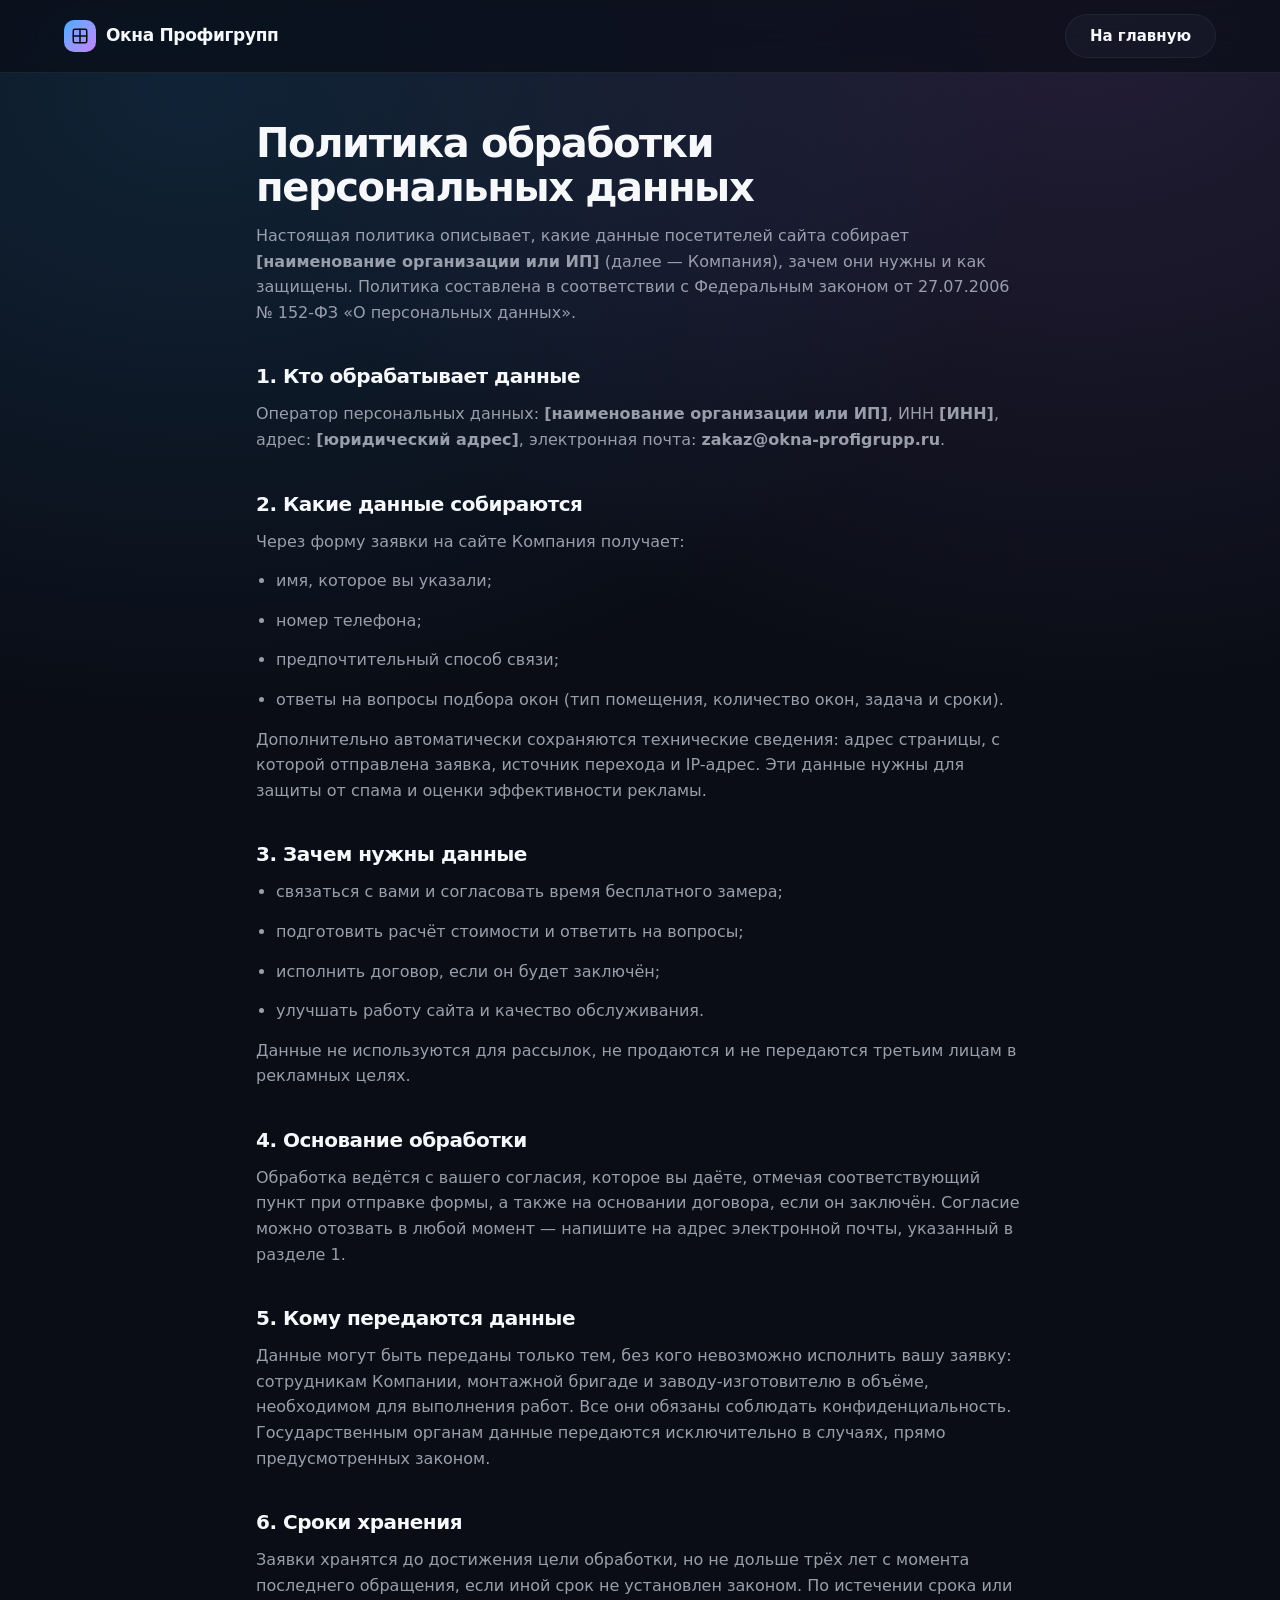
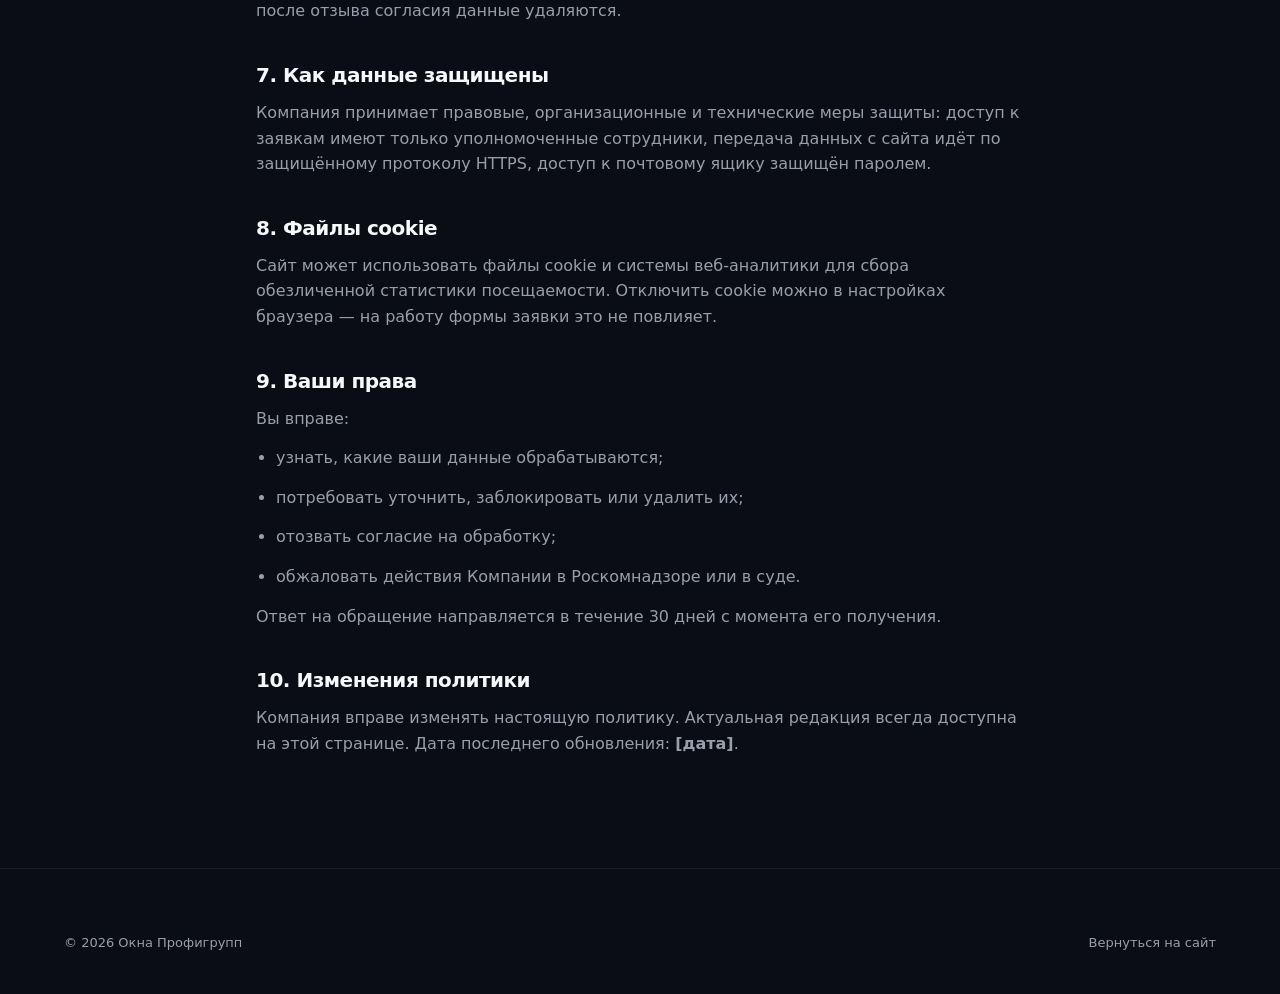
==== privacy.html @ 0f4c3a56 "Лендинг-квиз «Окна Профигрупп» Одностраничный сайт для оконной компании. Главный блок — квиз из шест" ====
<!doctype html>
<html lang="ru">
<head>
<meta charset="utf-8">
<meta name="viewport" content="width=device-width, initial-scale=1">
<title>Политика обработки персональных данных — Окна Профигрупп</title>
<meta name="description" content="Как компания «Окна Профигрупп» собирает, хранит и использует персональные данные посетителей сайта.">
<meta name="robots" content="noindex">
<meta name="theme-color" content="#161528">
<link rel="icon" href="favicon.svg" type="image/svg+xml">
<link rel="stylesheet" href="styles.css">
</head>
<body>

<header class="site-header">
  <div class="container">
    <a class="logo" href="index.html">
      <span class="logo-mark bg-gradient-brand">
        <svg viewBox="0 0 24 24" fill="none" stroke="currentColor" stroke-width="2" stroke-linecap="round" aria-hidden="true">
          <rect x="3" y="3" width="18" height="18" rx="2"/><path d="M3 12h18M12 3v18"/>
        </svg>
      </span>
      Окна&nbsp;Профигрупп
    </a>
    <div class="header-actions">
      <a class="btn btn-outline" href="index.html">На главную</a>
    </div>
  </div>
</header>

<main class="container">
  <article class="legal">
    <h1>Политика обработки персональных данных</h1>

    <p>
      Настоящая политика описывает, какие данные посетителей сайта собирает
      <strong>[наименование организации или ИП]</strong> (далее — Компания),
      зачем они нужны и как защищены. Политика составлена в соответствии
      с Федеральным законом от 27.07.2006 № 152-ФЗ «О персональных данных».
    </p>

    <h2>1. Кто обрабатывает данные</h2>
    <p>
      Оператор персональных данных: <strong>[наименование организации или ИП]</strong>,
      ИНН <strong>[ИНН]</strong>, адрес: <strong>[юридический адрес]</strong>,
      электронная почта: <strong>zakaz@okna-profigrupp.ru</strong>.
    </p>

    <h2>2. Какие данные собираются</h2>
    <p>Через форму заявки на сайте Компания получает:</p>
    <ul>
      <li>имя, которое вы указали;</li>
      <li>номер телефона;</li>
      <li>предпочтительный способ связи;</li>
      <li>ответы на вопросы подбора окон (тип помещения, количество окон, задача и сроки).</li>
    </ul>
    <p>
      Дополнительно автоматически сохраняются технические сведения: адрес страницы,
      с которой отправлена заявка, источник перехода и IP-адрес. Эти данные нужны
      для защиты от спама и оценки эффективности рекламы.
    </p>

    <h2>3. Зачем нужны данные</h2>
    <ul>
      <li>связаться с вами и согласовать время бесплатного замера;</li>
      <li>подготовить расчёт стоимости и ответить на вопросы;</li>
      <li>исполнить договор, если он будет заключён;</li>
      <li>улучшать работу сайта и качество обслуживания.</li>
    </ul>
    <p>Данные не используются для рассылок, не продаются и не передаются третьим лицам в рекламных целях.</p>

    <h2>4. Основание обработки</h2>
    <p>
      Обработка ведётся с вашего согласия, которое вы даёте, отмечая соответствующий
      пункт при отправке формы, а также на основании договора, если он заключён.
      Согласие можно отозвать в любой момент — напишите на адрес электронной почты,
      указанный в разделе 1.
    </p>

    <h2>5. Кому передаются данные</h2>
    <p>
      Данные могут быть переданы только тем, без кого невозможно исполнить вашу заявку:
      сотрудникам Компании, монтажной бригаде и заводу-изготовителю в объёме, необходимом
      для выполнения работ. Все они обязаны соблюдать конфиденциальность. Государственным
      органам данные передаются исключительно в случаях, прямо предусмотренных законом.
    </p>

    <h2>6. Сроки хранения</h2>
    <p>
      Заявки хранятся до достижения цели обработки, но не дольше трёх лет с момента
      последнего обращения, если иной срок не установлен законом. По истечении срока
      или после отзыва согласия данные удаляются.
    </p>

    <h2>7. Как данные защищены</h2>
    <p>
      Компания принимает правовые, организационные и технические меры защиты:
      доступ к заявкам имеют только уполномоченные сотрудники, передача данных с сайта
      идёт по защищённому протоколу HTTPS, доступ к почтовому ящику защищён паролем.
    </p>

    <h2>8. Файлы cookie</h2>
    <p>
      Сайт может использовать файлы cookie и системы веб-аналитики для сбора обезличенной
      статистики посещаемости. Отключить cookie можно в настройках браузера — на работу
      формы заявки это не повлияет.
    </p>

    <h2>9. Ваши права</h2>
    <p>Вы вправе:</p>
    <ul>
      <li>узнать, какие ваши данные обрабатываются;</li>
      <li>потребовать уточнить, заблокировать или удалить их;</li>
      <li>отозвать согласие на обработку;</li>
      <li>обжаловать действия Компании в Роскомнадзоре или в суде.</li>
    </ul>
    <p>Ответ на обращение направляется в течение 30 дней с момента его получения.</p>

    <h2>10. Изменения политики</h2>
    <p>
      Компания вправе изменять настоящую политику. Актуальная редакция всегда доступна
      на этой странице. Дата последнего обновления: <strong>[дата]</strong>.
    </p>
  </article>
</main>

<footer class="site-footer">
  <div class="container">
    <div class="footer-bottom" style="margin-top:0;border-top:none">
      <span>© <span id="year">2026</span> Окна Профигрупп</span>
      <a class="link-underline" href="index.html">Вернуться на сайт</a>
    </div>
  </div>
</footer>

<script>
  document.getElementById("year").textContent = String(new Date().getFullYear());
</script>
</body>
</html>
---- styles.css ----
/* ==========================================================================
   Окна Профигрупп — лендинг-квиз
   Дизайн-система перенесена с сайта-образца ai-profigrup-studia:
   тёмная тема, сине-фиолетовый градиент, стеклянные карточки, сетка на фоне.
   ========================================================================== */

/* --- Токены ------------------------------------------------------------- */

:root {
  --radius: 1rem;
  --radius-sm: 0.75rem;
  --radius-lg: 1.5rem;
  --radius-xl: 2rem;

  --background: oklch(0.16 0.02 270);
  --foreground: oklch(0.98 0.005 270);
  --card: oklch(0.21 0.025 270);
  --card-foreground: oklch(0.98 0.005 270);
  --primary: oklch(0.7 0.18 280);
  --primary-foreground: oklch(0.16 0.02 270);
  --secondary: oklch(0.26 0.03 270);
  --muted: oklch(0.24 0.025 270);
  --muted-foreground: oklch(0.7 0.02 270);
  --border: oklch(0.3 0.025 270 / 60%);
  --input: oklch(0.26 0.025 270);
  --ring: oklch(0.7 0.18 280);
  --success: oklch(0.75 0.18 155);
  --destructive: oklch(0.65 0.22 25);

  --gradient-start: oklch(0.72 0.16 245);
  --gradient-end: oklch(0.72 0.18 305);

  --container: 1200px;
  --header-h: 4.5rem;
}

/* --- База --------------------------------------------------------------- */

*,
*::before,
*::after {
  box-sizing: border-box;
  border-color: var(--border);
}

* {
  margin: 0;
}

html {
  scroll-behavior: smooth;
  scroll-padding-top: calc(var(--header-h) + 1rem);
  -webkit-text-size-adjust: 100%;
}

html,
body {
  background-color: var(--background);
  color: var(--foreground);
  font-family: -apple-system, BlinkMacSystemFont, "SF Pro Display", "SF Pro Text",
    "Inter", system-ui, "Segoe UI", Roboto, sans-serif;
  -webkit-font-smoothing: antialiased;
  -moz-osx-font-smoothing: grayscale;
  font-feature-settings: "ss01", "cv11", "kern";
  text-rendering: optimizeLegibility;
}

body {
  min-height: 100dvh;
  line-height: 1.6;
  background-image:
    radial-gradient(at 15% 10%, oklch(0.72 0.16 245 / 0.14) 0, transparent 55%),
    radial-gradient(at 85% 0%, oklch(0.72 0.18 305 / 0.14) 0, transparent 55%);
  background-attachment: fixed;
  overflow-x: hidden;
}

img,
svg {
  display: block;
  max-width: 100%;
}

button,
input,
select,
textarea {
  font: inherit;
  color: inherit;
}

a {
  color: inherit;
  text-decoration: none;
}

h1,
h2,
h3 {
  letter-spacing: -0.025em;
  line-height: 1.1;
  font-weight: 700;
  text-wrap: balance;
}

h1 {
  letter-spacing: -0.035em;
}

p {
  text-wrap: pretty;
}

:focus-visible {
  outline: 2px solid var(--ring);
  outline-offset: 3px;
  border-radius: var(--radius-sm);
}

::selection {
  background: oklch(0.72 0.18 285 / 0.35);
}

/* --- Утилиты, перенесённые из образца ----------------------------------- */

.container {
  width: 100%;
  max-width: var(--container);
  margin-inline: auto;
  padding-inline: 1rem;
}

@media (min-width: 768px) {
  .container {
    padding-inline: 1.5rem;
  }
}

.text-gradient {
  background: linear-gradient(135deg, var(--gradient-start), var(--gradient-end));
  -webkit-background-clip: text;
  background-clip: text;
  color: transparent;
}

.bg-gradient-brand {
  background: linear-gradient(135deg, var(--gradient-start), var(--gradient-end));
}

.grid-bg {
  background-image:
    linear-gradient(oklch(1 0 0 / 0.035) 1px, transparent 1px),
    linear-gradient(90deg, oklch(1 0 0 / 0.035) 1px, transparent 1px);
  background-size: 64px 64px;
  -webkit-mask-image: radial-gradient(ellipse at center, black 40%, transparent 80%);
  mask-image: radial-gradient(ellipse at center, black 40%, transparent 80%);
}

.glass {
  background: oklch(0.21 0.025 270 / 0.55);
  backdrop-filter: blur(20px) saturate(140%);
  -webkit-backdrop-filter: blur(20px) saturate(140%);
  border: 1px solid oklch(1 0 0 / 0.08);
}

.shadow-glow {
  box-shadow:
    0 1px 0 oklch(1 0 0 / 0.08) inset,
    0 20px 60px -20px oklch(0.72 0.18 285 / 0.45);
}

.link-underline {
  position: relative;
}

.link-underline::after {
  content: "";
  position: absolute;
  left: 0;
  bottom: -2px;
  height: 1px;
  width: 100%;
  background: linear-gradient(90deg, var(--gradient-start), var(--gradient-end));
  transform: scaleX(0);
  transform-origin: right center;
  transition: transform 0.35s cubic-bezier(0.2, 0.8, 0.2, 1);
}

.link-underline:hover::after {
  transform: scaleX(1);
  transform-origin: left center;
}

.visually-hidden {
  position: absolute;
  width: 1px;
  height: 1px;
  padding: 0;
  overflow: hidden;
  clip: rect(0 0 0 0);
  white-space: nowrap;
  border: 0;
}

/* --- Кнопки ------------------------------------------------------------- */

.btn {
  display: inline-flex;
  align-items: center;
  justify-content: center;
  gap: 0.5rem;
  padding: 0.75rem 1.5rem;
  border: 1px solid transparent;
  border-radius: 999px;
  font-size: 0.9375rem;
  font-weight: 600;
  line-height: 1.25;
  cursor: pointer;
  transition: opacity 0.2s, background-color 0.2s, border-color 0.2s, transform 0.2s;
  text-align: center;
}

.btn:active {
  transform: translateY(1px);
}

.btn:disabled {
  opacity: 0.45;
  cursor: not-allowed;
}

.btn-primary {
  background: linear-gradient(135deg, var(--gradient-start), var(--gradient-end));
  color: var(--primary-foreground);
  box-shadow:
    0 1px 0 oklch(1 0 0 / 0.08) inset,
    0 20px 60px -20px oklch(0.72 0.18 285 / 0.45);
}

.btn-primary:hover:not(:disabled) {
  opacity: 0.9;
}

.btn-outline {
  border-color: var(--border);
  background: oklch(0.26 0.03 270 / 0.4);
  color: var(--foreground);
}

.btn-outline:hover:not(:disabled) {
  background: var(--secondary);
}

.btn-ghost {
  background: transparent;
  color: var(--muted-foreground);
  padding-inline: 1rem;
}

.btn-ghost:hover:not(:disabled) {
  color: var(--foreground);
}

.btn-lg {
  padding: 0.9375rem 1.75rem;
  font-size: 1rem;
}

.btn-block {
  width: 100%;
}

.btn-icon {
  flex: none;
  width: 1.125rem;
  height: 1.125rem;
}

/* --- Чипы --------------------------------------------------------------- */

.chip {
  display: inline-flex;
  align-items: center;
  gap: 0.5rem;
  padding: 0.375rem 0.875rem;
  border-radius: 999px;
  font-size: 0.8125rem;
  color: var(--muted-foreground);
  background: oklch(0.21 0.025 270 / 0.55);
  backdrop-filter: blur(20px) saturate(140%);
  -webkit-backdrop-filter: blur(20px) saturate(140%);
  border: 1px solid oklch(1 0 0 / 0.08);
}

.chip-live {
  color: var(--foreground);
}

/* Пульсирующая точка — аналог animate-ping из образца */
.pulse-dot {
  position: relative;
  display: inline-flex;
  width: 0.5rem;
  height: 0.5rem;
  flex: none;
}

.pulse-dot::before,
.pulse-dot::after {
  content: "";
  position: absolute;
  inset: 0;
  border-radius: 999px;
  background: var(--success);
}

.pulse-dot::before {
  opacity: 0.6;
  animation: ping 1.6s cubic-bezier(0, 0, 0.2, 1) infinite;
}

@keyframes ping {
  75%,
  100% {
    transform: scale(2.2);
    opacity: 0;
  }
}

/* --- Секции ------------------------------------------------------------- */

.section {
  padding-block: 4rem;
}

@media (min-width: 768px) {
  .section {
    padding-block: 5.5rem;
  }
}

.section-head {
  max-width: 42rem;
  margin-inline: auto;
  text-align: center;
}

.section-head h2 {
  margin-top: 1rem;
  font-size: clamp(1.75rem, 4vw, 3rem);
}

.section-head p {
  margin-top: 1rem;
  color: var(--muted-foreground);
  font-size: 1.0625rem;
}

.eyebrow {
  display: inline-block;
  padding: 0.25rem 0.75rem;
  border-radius: 999px;
  font-size: 0.75rem;
  color: var(--muted-foreground);
  background: oklch(0.21 0.025 270 / 0.55);
  border: 1px solid oklch(1 0 0 / 0.08);
}

/* --- Шапка -------------------------------------------------------------- */

.site-header {
  position: sticky;
  top: 0;
  z-index: 50;
  background: oklch(0.16 0.02 270 / 0.72);
  backdrop-filter: blur(20px) saturate(140%);
  -webkit-backdrop-filter: blur(20px) saturate(140%);
  border-bottom: 1px solid var(--border);
}

.site-header .container {
  display: flex;
  align-items: center;
  gap: 1.5rem;
  min-height: var(--header-h);
}

.logo {
  display: inline-flex;
  align-items: center;
  gap: 0.625rem;
  font-weight: 700;
  font-size: 1.0625rem;
  letter-spacing: -0.02em;
  flex: none;
}

.logo-mark {
  width: 2rem;
  height: 2rem;
  border-radius: 0.625rem;
  display: grid;
  place-items: center;
  color: var(--primary-foreground);
}

.logo-mark svg {
  width: 1.125rem;
  height: 1.125rem;
}

.site-nav {
  display: none;
  gap: 1.5rem;
  margin-left: auto;
  font-size: 0.9375rem;
  color: var(--muted-foreground);
}

.site-nav a:hover {
  color: var(--foreground);
}

.header-actions {
  display: flex;
  align-items: center;
  gap: 0.75rem;
  margin-left: auto;
}

.header-phone {
  display: none;
  font-weight: 600;
  white-space: nowrap;
}

/* Навигация появляется только когда шапке реально хватает места:
   логотип + четыре ссылки + телефон + кнопка требуют широкого экрана. */
@media (min-width: 1024px) {
  .site-nav {
    display: flex;
  }
}

@media (min-width: 1180px) {
  .header-phone {
    display: inline-block;
  }
}

.header-cta {
  display: none;
}

@media (min-width: 600px) {
  .header-cta {
    display: inline-flex;
  }
}

/* --- Первый экран ------------------------------------------------------- */

.hero {
  position: relative;
  overflow: hidden;
}

.hero-grid-bg {
  position: absolute;
  inset: 0;
  opacity: 0.6;
  pointer-events: none;
}

.hero .container {
  position: relative;
  padding-top: 2.5rem;
  padding-bottom: 3.5rem;
}

.hero-layout {
  display: grid;
  align-items: center;
  gap: 2.5rem;
}

@media (min-width: 1024px) {
  .hero .container {
    padding-top: 3.5rem;
    padding-bottom: 4rem;
  }

  .hero-layout {
    grid-template-columns: minmax(0, 1fr) minmax(0, 1fr);
    gap: 3rem;
  }
}

.hero h1 {
  margin-top: 1.5rem;
  max-width: 15ch;
  font-size: clamp(2rem, 4.4vw, 3.375rem);
  line-height: 1.06;
}

.hero-sub {
  margin-top: 1.25rem;
  max-width: 34rem;
  color: var(--muted-foreground);
  font-size: 1.0625rem;
}

@media (min-width: 768px) {
  .hero-sub {
    font-size: 1.125rem;
  }
}

.hero-chips {
  margin-top: 1.5rem;
  display: flex;
  flex-wrap: wrap;
  gap: 0.5rem;
}

.hero-actions {
  margin-top: 2rem;
  display: flex;
  flex-wrap: wrap;
  gap: 0.75rem;
}

.hero-actions .btn {
  flex: 1 1 100%;
}

@media (min-width: 480px) {
  .hero-actions .btn {
    flex: 0 1 auto;
  }
}

.hero-note {
  margin-top: 1.25rem;
  font-size: 0.8125rem;
  color: var(--muted-foreground);
}

/* Визуальная карточка справа */
.hero-visual {
  position: relative;
  max-width: 28rem;
  margin-inline: auto;
  width: 100%;
}

.hero-card {
  position: relative;
  border-radius: var(--radius-xl);
  padding: 1.5rem;
  overflow: hidden;
}

.window-art {
  aspect-ratio: 4 / 5;
  width: 100%;
  border-radius: var(--radius-lg);
  background:
    linear-gradient(160deg, oklch(0.72 0.16 245 / 0.28), oklch(0.72 0.18 305 / 0.22)),
    oklch(0.26 0.03 270);
  border: 1px solid oklch(1 0 0 / 0.1);
  display: grid;
  grid-template-columns: minmax(0, 1fr) minmax(0, 1fr);
  grid-template-rows: 1.4fr 1fr;
  gap: 0.5rem;
  padding: 0.5rem;
}

.window-art span {
  border-radius: 0.5rem;
  background: linear-gradient(150deg, oklch(1 0 0 / 0.14), oklch(1 0 0 / 0.03));
  border: 1px solid oklch(1 0 0 / 0.12);
  box-shadow: 0 8px 24px -12px oklch(0 0 0 / 0.6) inset;
}

.hero-badge {
  position: absolute;
  border-radius: var(--radius);
  padding: 0.625rem 0.875rem;
  font-size: 0.75rem;
  line-height: 1.3;
}

.hero-badge span {
  display: block;
  color: var(--muted-foreground);
}

.hero-badge strong {
  display: block;
  font-size: 0.875rem;
  color: var(--foreground);
}

.hero-badge-tl {
  top: 2.25rem;
  left: 2.25rem;
}

.hero-badge-br {
  bottom: 2.25rem;
  right: 2.25rem;
}

/* --- Полоса цифр -------------------------------------------------------- */

.stats {
  border-block: 1px solid var(--border);
  background: oklch(0.21 0.025 270 / 0.35);
}

.stats-grid {
  display: grid;
  grid-template-columns: repeat(2, minmax(0, 1fr));
  gap: 1.5rem 1rem;
  padding-block: 2.5rem;
  text-align: center;
}

@media (min-width: 768px) {
  .stats-grid {
    grid-template-columns: repeat(4, minmax(0, 1fr));
  }
}

.stat-value {
  font-size: clamp(1.75rem, 4vw, 2.5rem);
  font-weight: 700;
  letter-spacing: -0.03em;
}

.stat-label {
  margin-top: 0.25rem;
  font-size: 0.875rem;
  color: var(--muted-foreground);
}

/* --- Квиз --------------------------------------------------------------- */

.quiz-shell {
  margin-top: 3rem;
  max-width: 44rem;
  margin-inline: auto;
  border-radius: var(--radius-xl);
  padding: 1.5rem;
}

@media (min-width: 768px) {
  .quiz-shell {
    padding: 2.5rem;
  }
}

.quiz-meta {
  display: flex;
  align-items: center;
  justify-content: space-between;
  gap: 1rem;
  font-size: 0.8125rem;
  color: var(--muted-foreground);
  margin-bottom: 0.75rem;
}

.progress {
  height: 0.375rem;
  border-radius: 999px;
  background: var(--secondary);
  overflow: hidden;
}

.progress-bar {
  height: 100%;
  width: 0%;
  border-radius: 999px;
  background: linear-gradient(90deg, var(--gradient-start), var(--gradient-end));
  transition: width 0.4s cubic-bezier(0.2, 0.8, 0.2, 1);
}

.quiz-question {
  margin-top: 2rem;
  font-size: clamp(1.25rem, 3vw, 1.625rem);
  font-weight: 600;
  letter-spacing: -0.02em;
}

/* На заголовки фокус ставится программно — только чтобы экранный диктор
   прочитал новый шаг. Рамка вокруг них выглядела бы ошибкой. */
.quiz-question:focus,
.quiz-question:focus-visible,
.result-head h3:focus,
.result-head h3:focus-visible,
.sent-state h3:focus,
.sent-state h3:focus-visible {
  outline: none;
}

.quiz-hint {
  margin-top: 0.5rem;
  font-size: 0.875rem;
  color: var(--muted-foreground);
}

.quiz-options {
  margin-top: 1.5rem;
  display: grid;
  gap: 0.75rem;
}

.quiz-option {
  display: flex;
  align-items: center;
  gap: 0.875rem;
  width: 100%;
  text-align: left;
  padding: 1rem 1.25rem;
  border: 1px solid var(--border);
  border-radius: var(--radius-lg);
  background: oklch(0.26 0.03 270 / 0.4);
  color: var(--foreground);
  font-size: 1rem;
  cursor: pointer;
  transition: border-color 0.2s, background-color 0.2s, transform 0.2s;
}

.quiz-option:hover {
  border-color: oklch(0.7 0.18 280 / 0.6);
  background: var(--secondary);
}

.quiz-option[aria-pressed="true"] {
  border-color: oklch(0.7 0.18 280 / 0.85);
  background: oklch(0.7 0.18 280 / 0.14);
}

.quiz-option-tick {
  flex: none;
  width: 1.375rem;
  height: 1.375rem;
  border-radius: 0.5rem;
  border: 1px solid var(--border);
  display: grid;
  place-items: center;
  color: transparent;
  transition: background-color 0.2s, color 0.2s, border-color 0.2s;
}

.quiz-option-tick svg {
  width: 0.875rem;
  height: 0.875rem;
}

.quiz-option[aria-pressed="true"] .quiz-option-tick {
  background: linear-gradient(135deg, var(--gradient-start), var(--gradient-end));
  border-color: transparent;
  color: var(--primary-foreground);
}

.quiz-footer {
  margin-top: 1.5rem;
  display: flex;
  align-items: center;
  justify-content: space-between;
  gap: 1rem;
  flex-wrap: wrap;
}

/* Результат подбора */
.result-head {
  text-align: center;
}

.result-icon {
  width: 3rem;
  height: 3rem;
  border-radius: 999px;
  margin-inline: auto;
  display: grid;
  place-items: center;
  color: var(--primary-foreground);
}

.result-icon svg {
  width: 1.5rem;
  height: 1.5rem;
}

.result-head h3 {
  margin-top: 1rem;
  font-size: clamp(1.375rem, 3vw, 1.75rem);
}

.result-head p {
  margin-top: 0.5rem;
  color: var(--muted-foreground);
}

.spec-list {
  margin-top: 1.75rem;
  display: grid;
  gap: 0.75rem;
  list-style: none;
  padding: 0;
}

.spec-item {
  display: flex;
  gap: 0.875rem;
  padding: 1rem 1.125rem;
  border: 1px solid var(--border);
  border-radius: var(--radius-lg);
  background: oklch(0.26 0.03 270 / 0.35);
}

.spec-item-icon {
  flex: none;
  width: 2.25rem;
  height: 2.25rem;
  border-radius: 0.75rem;
  display: grid;
  place-items: center;
  background: oklch(0.7 0.18 280 / 0.16);
  color: oklch(0.82 0.12 285);
}

.spec-item-icon svg {
  width: 1.125rem;
  height: 1.125rem;
}

.spec-item-label {
  font-size: 0.75rem;
  text-transform: uppercase;
  letter-spacing: 0.06em;
  color: var(--muted-foreground);
}

.spec-item-value {
  margin-top: 0.125rem;
  font-weight: 600;
}

.spec-item-note {
  margin-top: 0.25rem;
  font-size: 0.875rem;
  color: var(--muted-foreground);
}

.result-why {
  margin-top: 1.5rem;
  padding: 1.125rem 1.25rem;
  border-radius: var(--radius-lg);
  border: 1px solid oklch(0.7 0.18 280 / 0.3);
  background: oklch(0.7 0.18 280 / 0.08);
  font-size: 0.9375rem;
}

.result-why strong {
  display: block;
  margin-bottom: 0.375rem;
}

.answers-recap {
  margin-top: 1.5rem;
  display: flex;
  flex-wrap: wrap;
  gap: 0.5rem;
}

.answers-recap .chip {
  background: var(--secondary);
  border-color: transparent;
  font-size: 0.75rem;
}

/* --- Форма -------------------------------------------------------------- */

.lead-form {
  margin-top: 2rem;
  padding-top: 2rem;
  border-top: 1px solid var(--border);
  display: grid;
  gap: 1rem;
}

.field {
  display: grid;
  gap: 0.4375rem;
}

.field label {
  font-size: 0.875rem;
  font-weight: 500;
}

.field input,
.field select,
.field textarea {
  width: 100%;
  padding: 0.8125rem 1rem;
  border-radius: var(--radius-sm);
  border: 1px solid var(--border);
  background: oklch(0.16 0.02 270 / 0.6);
  color: var(--foreground);
  transition: border-color 0.2s;
}

.field input::placeholder,
.field textarea::placeholder {
  color: oklch(0.55 0.02 270);
}

.field input:hover,
.field select:hover,
.field textarea:hover {
  border-color: oklch(0.7 0.18 280 / 0.5);
}

.field-error {
  font-size: 0.8125rem;
  color: var(--destructive);
  min-height: 0;
}

.field[data-invalid="true"] input,
.field[data-invalid="true"] select {
  border-color: var(--destructive);
}

.field-row {
  display: grid;
  gap: 1rem;
}

@media (min-width: 560px) {
  .field-row {
    grid-template-columns: minmax(0, 1fr) minmax(0, 1fr);
  }
}

/* Ловушка для ботов — скрыта от людей, но не от автозаполнения роботов */
.hp-field {
  position: absolute;
  left: -9999px;
  width: 1px;
  height: 1px;
  overflow: hidden;
}

.consent {
  display: flex;
  gap: 0.625rem;
  align-items: flex-start;
  font-size: 0.8125rem;
  color: var(--muted-foreground);
}

.consent input {
  margin-top: 0.1875rem;
  width: 1rem;
  height: 1rem;
  flex: none;
  accent-color: oklch(0.7 0.18 280);
}

.consent a {
  color: var(--foreground);
  text-decoration: underline;
  text-underline-offset: 2px;
}

.form-status {
  font-size: 0.875rem;
  min-height: 1.25rem;
}

.form-status[data-tone="error"] {
  color: var(--destructive);
}

.form-status[data-tone="success"] {
  color: var(--success);
}

/* Экран «заявка отправлена» */
.sent-state {
  text-align: center;
  padding-block: 1rem;
}

.sent-state .result-icon {
  background: oklch(0.75 0.18 155 / 0.18);
  color: oklch(0.8 0.16 155);
}

.sent-actions {
  margin-top: 1.75rem;
  display: flex;
  flex-wrap: wrap;
  gap: 0.75rem;
  justify-content: center;
}

/* --- Карточки преимуществ и этапов -------------------------------------- */

.cards-grid {
  margin-top: 3rem;
  display: grid;
  gap: 1rem;
  grid-template-columns: 1fr;
}

@media (min-width: 640px) {
  .cards-grid {
    grid-template-columns: repeat(2, minmax(0, 1fr));
  }
}

@media (min-width: 1024px) {
  .cards-grid {
    grid-template-columns: repeat(3, minmax(0, 1fr));
  }
}

.card {
  border-radius: var(--radius-lg);
  padding: 1.5rem;
  height: 100%;
}

.card-icon {
  width: 2.75rem;
  height: 2.75rem;
  border-radius: 0.875rem;
  display: grid;
  place-items: center;
  background: oklch(0.7 0.18 280 / 0.16);
  color: oklch(0.82 0.12 285);
}

.card-icon svg {
  width: 1.375rem;
  height: 1.375rem;
}

.card h3 {
  margin-top: 1.125rem;
  font-size: 1.125rem;
  font-weight: 600;
}

.card p {
  margin-top: 0.5rem;
  color: var(--muted-foreground);
  font-size: 0.9375rem;
}

/* Этапы работы */
.steps {
  margin-top: 3rem;
  display: grid;
  gap: 1rem;
  counter-reset: step;
  list-style: none;
  padding: 0;
}

@media (min-width: 600px) {
  .steps {
    grid-template-columns: repeat(2, minmax(0, 1fr));
  }
}

/* Пять шагов в ряд помещаются только на широком экране */
@media (min-width: 1024px) {
  .steps {
    grid-template-columns: repeat(5, minmax(0, 1fr));
  }
}

.step {
  position: relative;
  border-radius: var(--radius-lg);
  padding: 1.5rem 1.25rem;
  counter-increment: step;
}

.step::before {
  content: counter(step);
  display: grid;
  place-items: center;
  width: 2rem;
  height: 2rem;
  border-radius: 999px;
  font-size: 0.875rem;
  font-weight: 700;
  color: var(--primary-foreground);
  background: linear-gradient(135deg, var(--gradient-start), var(--gradient-end));
}

.step h3 {
  margin-top: 1rem;
  font-size: 1rem;
  font-weight: 600;
}

.step p {
  margin-top: 0.375rem;
  font-size: 0.875rem;
  color: var(--muted-foreground);
}

/* --- Вопросы и ответы --------------------------------------------------- */

.faq {
  margin-top: 3rem;
  max-width: 44rem;
  margin-inline: auto;
  display: grid;
  gap: 0.75rem;
}

.faq details {
  border-radius: var(--radius-lg);
  padding: 0 1.25rem;
  overflow: hidden;
}

.faq summary {
  padding-block: 1.125rem;
  font-weight: 600;
  cursor: pointer;
  list-style: none;
  display: flex;
  align-items: center;
  justify-content: space-between;
  gap: 1rem;
}

.faq summary::-webkit-details-marker {
  display: none;
}

.faq summary::after {
  content: "";
  flex: none;
  width: 0.625rem;
  height: 0.625rem;
  border-right: 2px solid var(--muted-foreground);
  border-bottom: 2px solid var(--muted-foreground);
  transform: rotate(45deg) translate(-2px, -2px);
  transition: transform 0.25s;
}

.faq details[open] summary::after {
  transform: rotate(-135deg) translate(-2px, -2px);
}

.faq details p {
  padding-bottom: 1.25rem;
  color: var(--muted-foreground);
  font-size: 0.9375rem;
}

/* --- Финальный призыв --------------------------------------------------- */

.final-cta {
  position: relative;
  overflow: hidden;
  border-radius: var(--radius-xl);
  padding: 3rem 1.5rem;
  text-align: center;
  margin-block: 1rem;
}

@media (min-width: 768px) {
  .final-cta {
    padding: 4rem 3rem;
  }
}

.final-cta h2 {
  font-size: clamp(1.75rem, 4vw, 2.75rem);
}

.final-cta p {
  margin-top: 1rem;
  color: var(--muted-foreground);
  max-width: 34rem;
  margin-inline: auto;
}

.final-cta-actions {
  margin-top: 2rem;
  display: flex;
  flex-wrap: wrap;
  gap: 0.75rem;
  justify-content: center;
}

/* --- Подвал ------------------------------------------------------------- */

.site-footer {
  border-top: 1px solid var(--border);
  margin-top: 4rem;
  padding-block: 2.5rem;
  font-size: 0.875rem;
  color: var(--muted-foreground);
}

.footer-grid {
  display: grid;
  gap: 2rem;
}

@media (min-width: 768px) {
  .footer-grid {
    grid-template-columns: 1.4fr 1fr 1fr;
  }
}

.footer-col h3 {
  font-size: 0.8125rem;
  text-transform: uppercase;
  letter-spacing: 0.08em;
  color: var(--foreground);
  font-weight: 600;
}

.footer-col ul {
  margin-top: 0.875rem;
  padding: 0;
  list-style: none;
  display: grid;
  gap: 0.5rem;
}

.footer-col a:hover {
  color: var(--foreground);
}

.footer-bottom {
  margin-top: 2.5rem;
  padding-top: 1.5rem;
  border-top: 1px solid var(--border);
  display: flex;
  flex-wrap: wrap;
  gap: 0.75rem 1.5rem;
  justify-content: space-between;
  font-size: 0.8125rem;
}

/* --- Плавающая кнопка на мобильных -------------------------------------- */

.sticky-cta {
  position: fixed;
  left: 1rem;
  right: 1rem;
  bottom: 1rem;
  z-index: 40;
  display: none;
}

.sticky-cta.is-visible {
  display: block;
}

@media (min-width: 768px) {
  .sticky-cta {
    display: none !important;
  }
}

/* --- Появление секций при прокрутке ------------------------------------- */

.reveal {
  opacity: 0;
  transform: translateY(1.25rem);
  transition: opacity 0.6s cubic-bezier(0.2, 0.8, 0.2, 1),
    transform 0.6s cubic-bezier(0.2, 0.8, 0.2, 1);
}

.reveal.is-visible {
  opacity: 1;
  transform: none;
}

/* --- Уважение к настройкам движения ------------------------------------- */

@media (prefers-reduced-motion: reduce) {
  html {
    scroll-behavior: auto;
  }

  *,
  *::before,
  *::after {
    animation-duration: 0.01ms !important;
    animation-iteration-count: 1 !important;
    transition-duration: 0.01ms !important;
  }

  .reveal {
    opacity: 1;
    transform: none;
  }
}

/* --- Страница политики -------------------------------------------------- */

.legal {
  max-width: 48rem;
  margin-inline: auto;
  padding-block: 3rem;
}

.legal h1 {
  font-size: clamp(1.75rem, 4vw, 2.5rem);
}

.legal h2 {
  margin-top: 2.5rem;
  font-size: 1.25rem;
}

.legal p,
.legal li {
  margin-top: 0.875rem;
  color: var(--muted-foreground);
}

.legal ul {
  padding-left: 1.25rem;
}
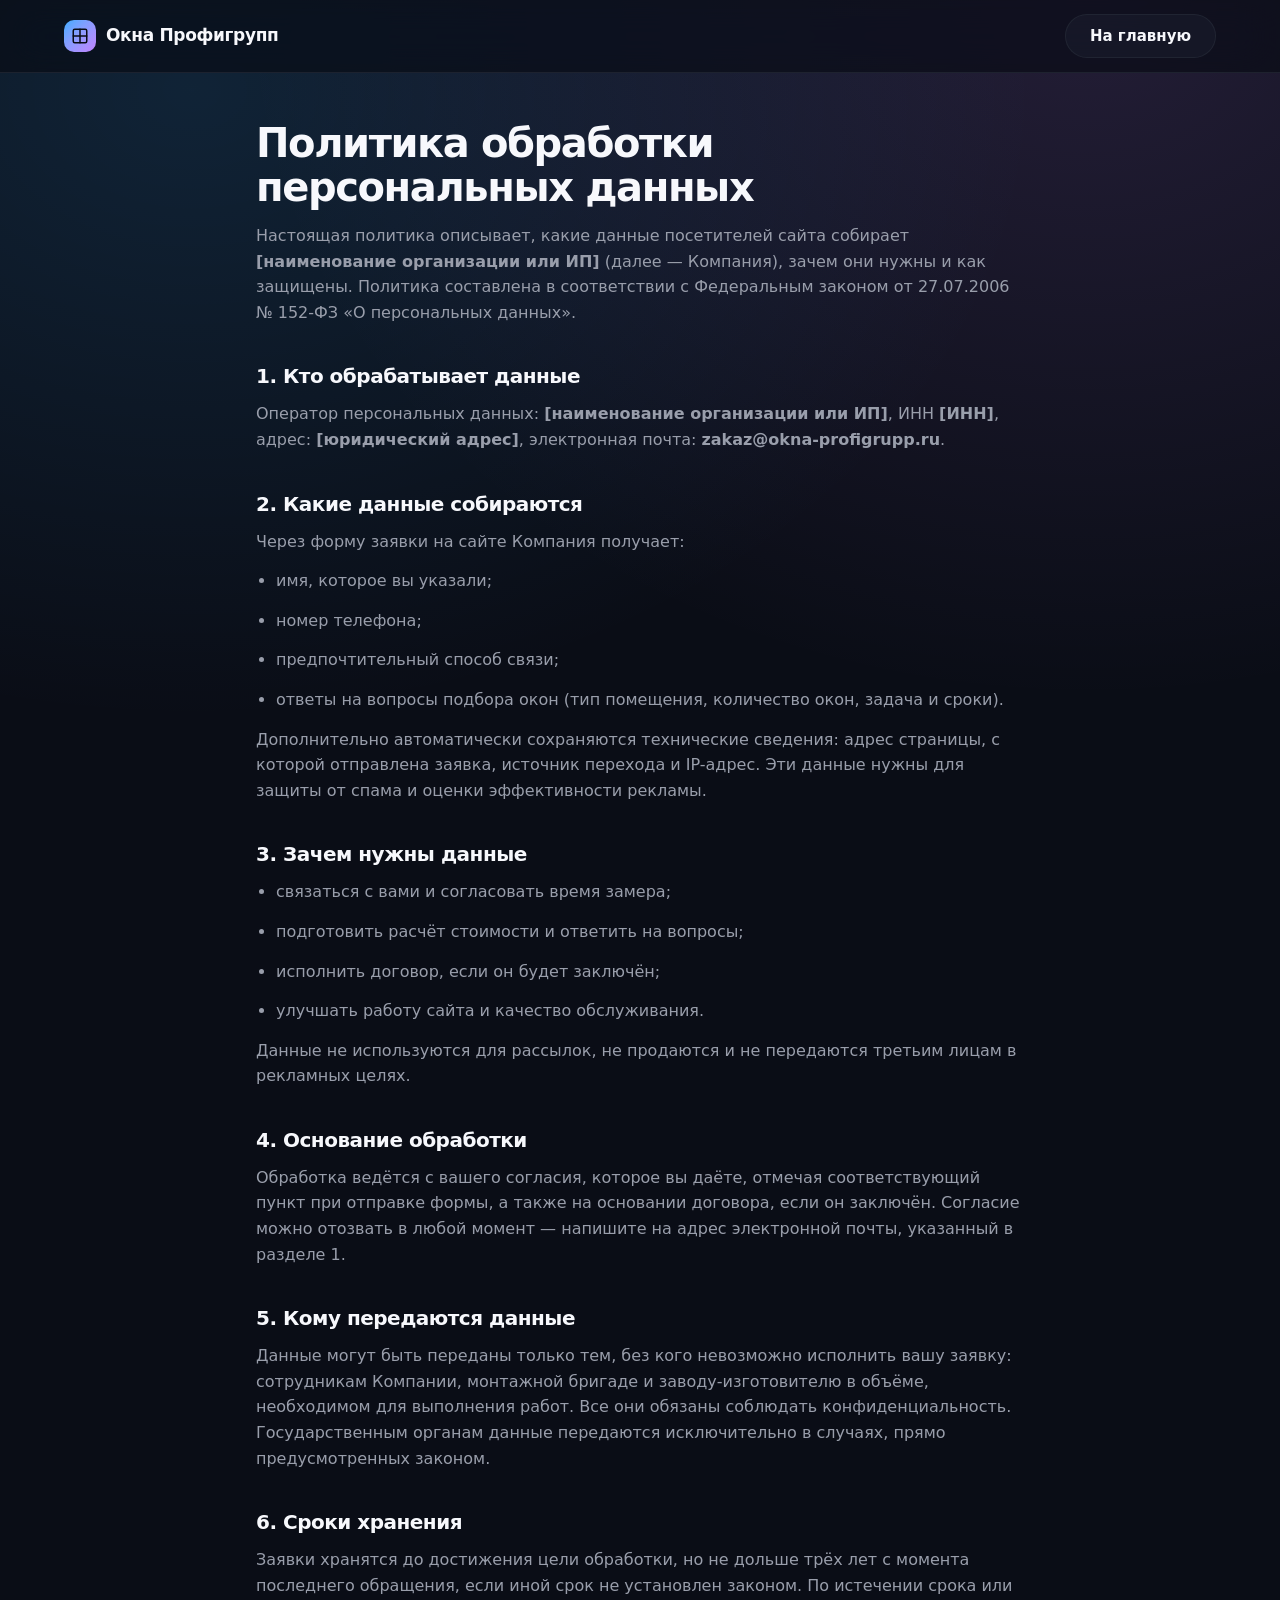
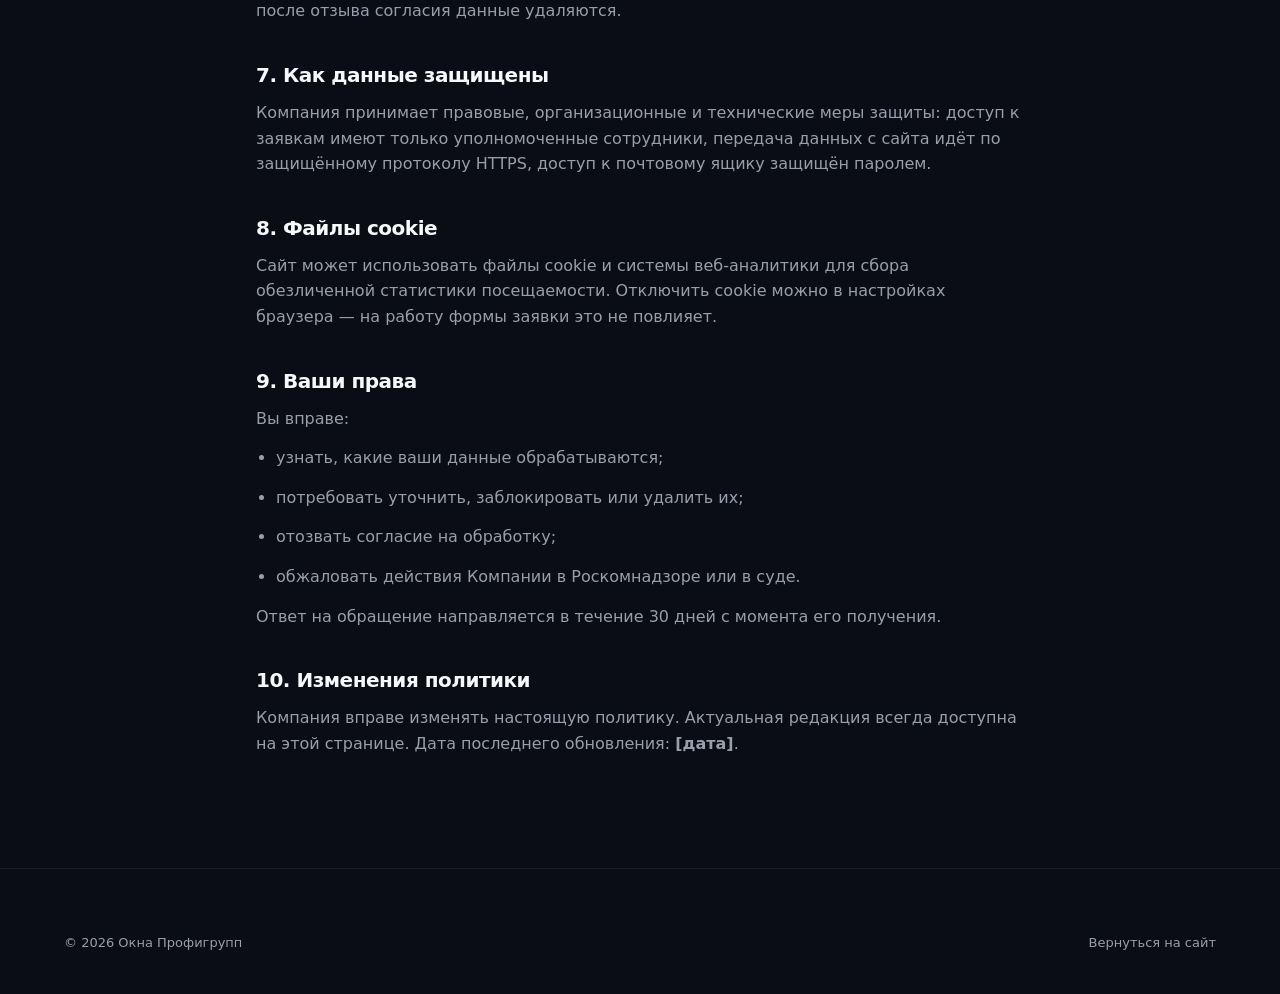
==== commit 4c7628ca: "Честные условия замера, гарантия 2 года, блок акций Правки по фактическим условиям работы компании. " ====
--- a/privacy.html
+++ b/privacy.html
@@ -62,7 +62,7 @@
 
     <h2>3. Зачем нужны данные</h2>
     <ul>
-      <li>связаться с вами и согласовать время бесплатного замера;</li>
+      <li>связаться с вами и согласовать время замера;</li>
       <li>подготовить расчёт стоимости и ответить на вопросы;</li>
       <li>исполнить договор, если он будет заключён;</li>
       <li>улучшать работу сайта и качество обслуживания.</li>
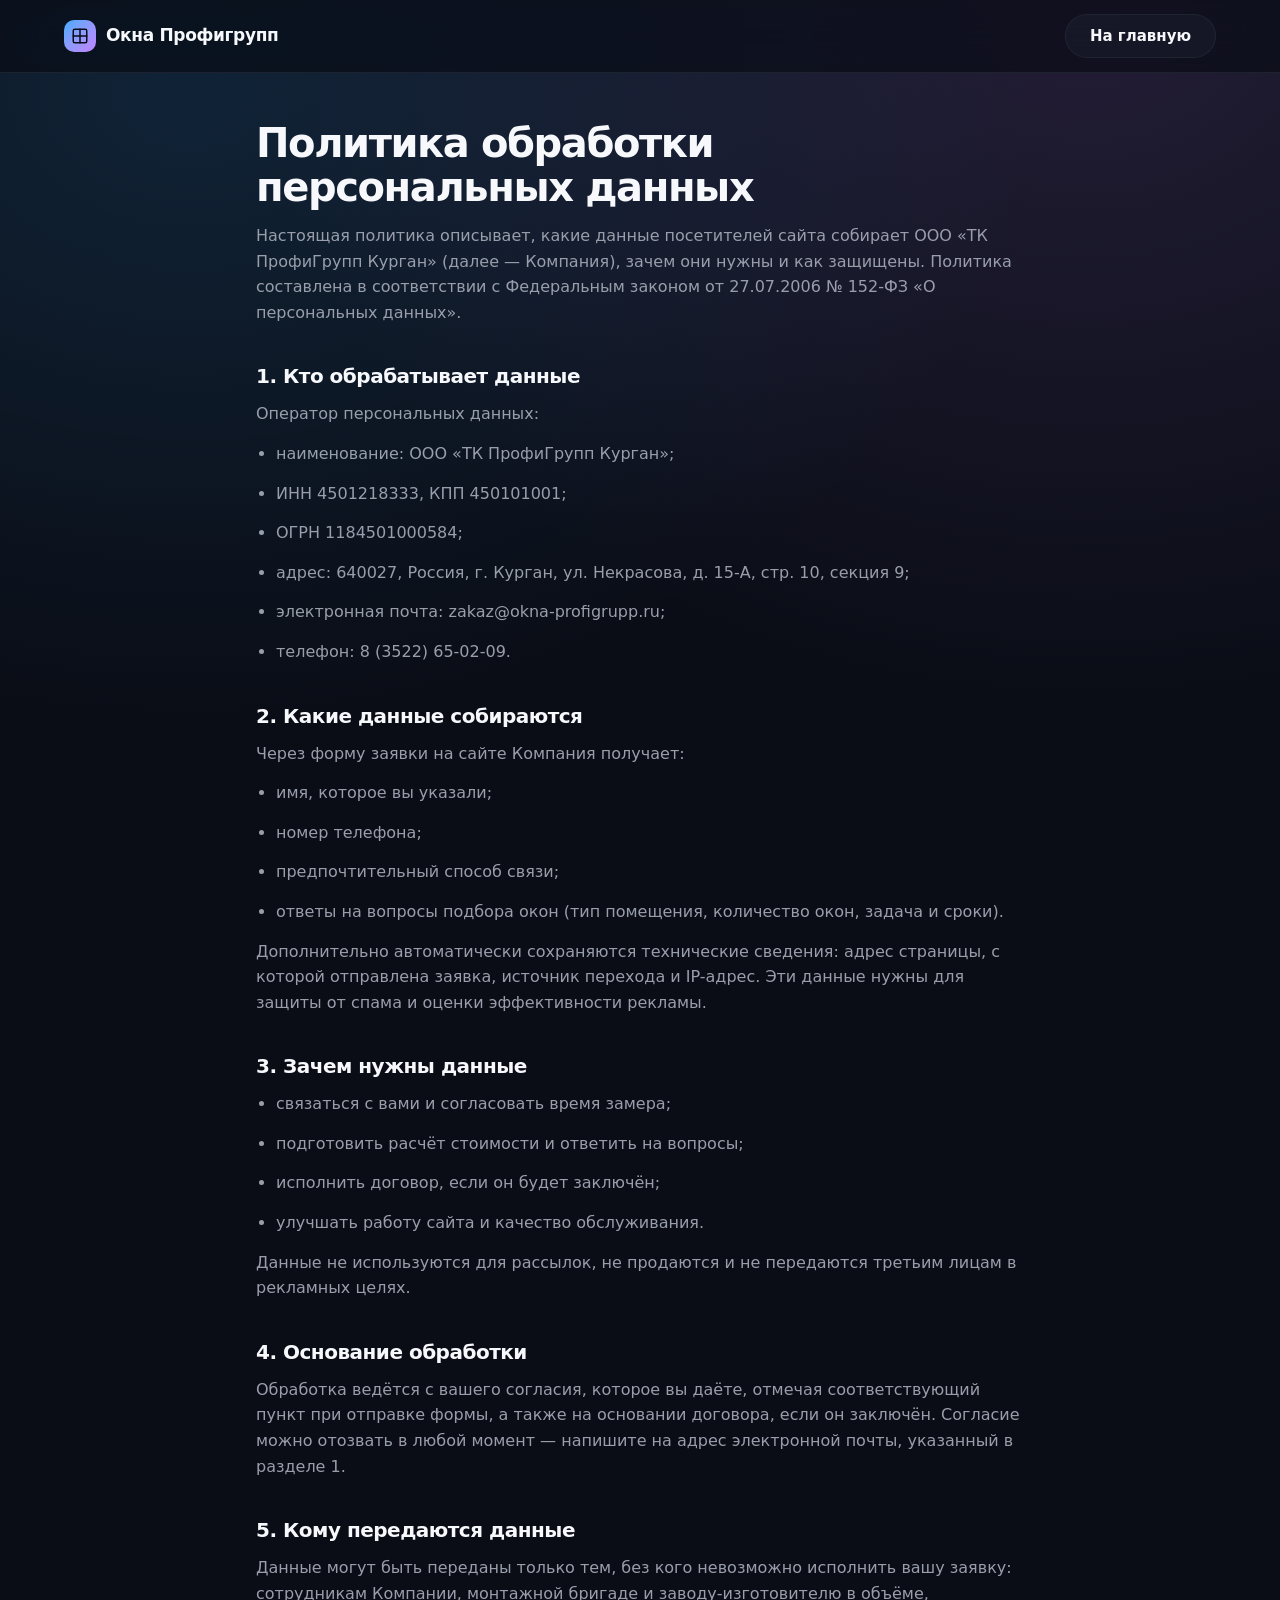
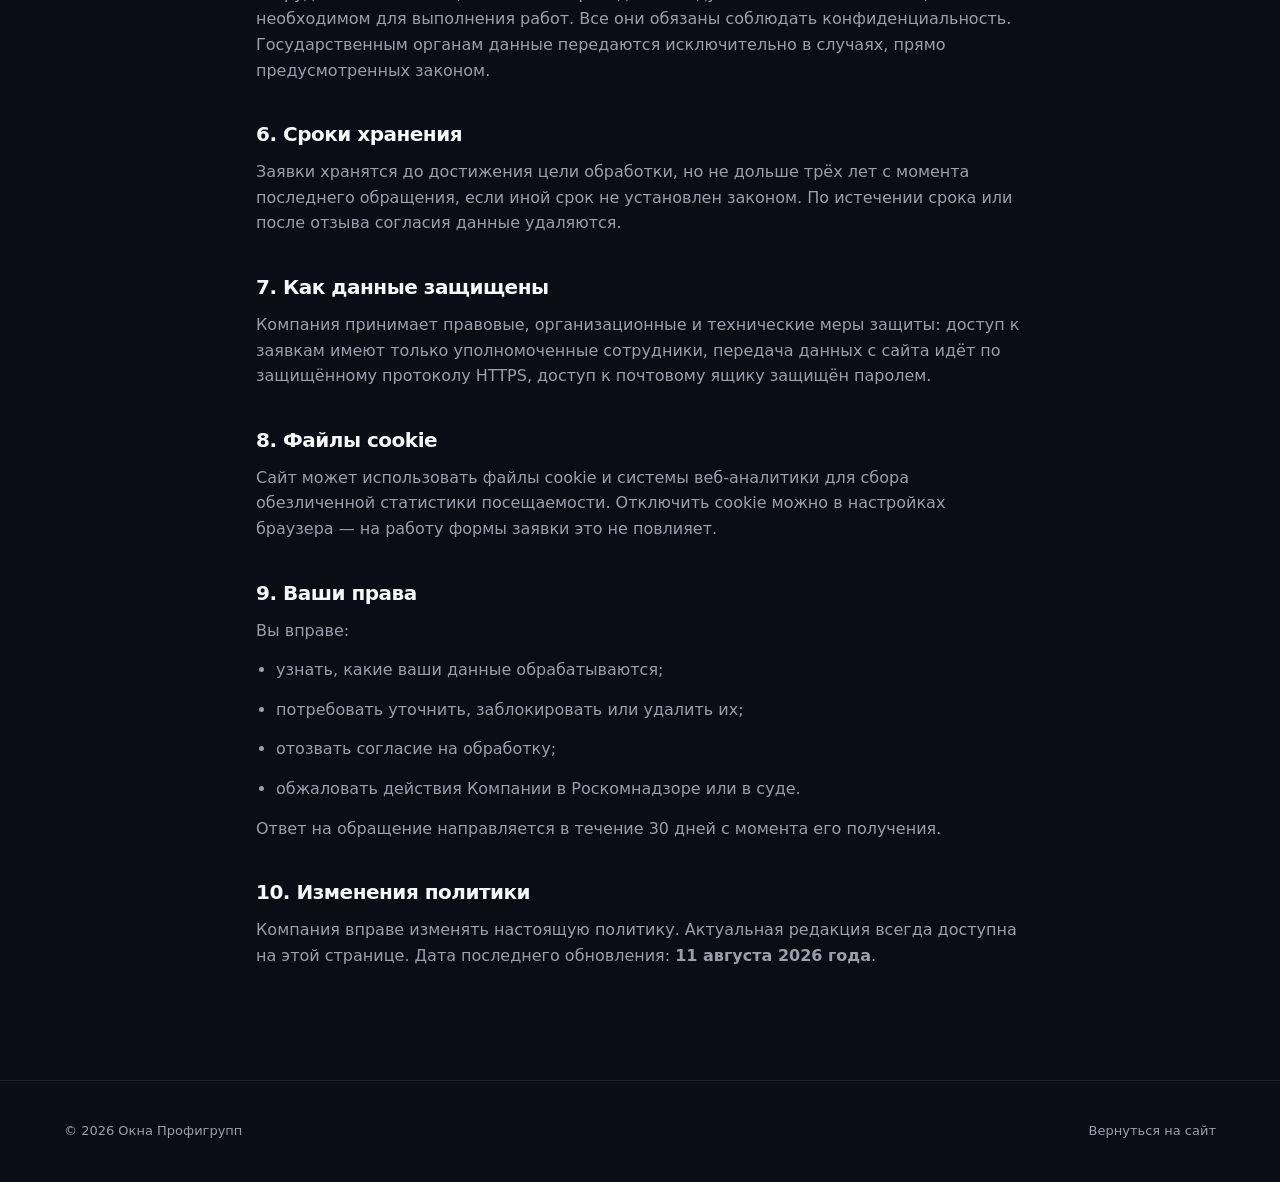
==== commit 0c5d45b1: "Реквизиты ООО «ТК ПрофиГрупп Курган» Заполнена политика обработки персональных данных: наименование," ====
--- a/privacy.html
+++ b/privacy.html
@@ -34,17 +34,21 @@
 
     <p>
       Настоящая политика описывает, какие данные посетителей сайта собирает
-      <strong>[наименование организации или ИП]</strong> (далее — Компания),
-      зачем они нужны и как защищены. Политика составлена в соответствии
-      с Федеральным законом от 27.07.2006 № 152-ФЗ «О персональных данных».
+      ООО «ТК ПрофиГрупп Курган» (далее — Компания), зачем они нужны и как
+      защищены. Политика составлена в соответствии с Федеральным законом
+      от 27.07.2006 № 152-ФЗ «О персональных данных».
     </p>
 
     <h2>1. Кто обрабатывает данные</h2>
-    <p>
-      Оператор персональных данных: <strong>[наименование организации или ИП]</strong>,
-      ИНН <strong>[ИНН]</strong>, адрес: <strong>[юридический адрес]</strong>,
-      электронная почта: <strong>zakaz@okna-profigrupp.ru</strong>.
-    </p>
+    <p>Оператор персональных данных:</p>
+    <ul>
+      <li>наименование: ООО «ТК ПрофиГрупп Курган»;</li>
+      <li>ИНН 4501218333, КПП 450101001;</li>
+      <li>ОГРН 1184501000584;</li>
+      <li>адрес: 640027, Россия, г. Курган, ул. Некрасова, д. 15-А, стр. 10, секция 9;</li>
+      <li>электронная почта: <a href="mailto:zakaz@okna-profigrupp.ru">zakaz@okna-profigrupp.ru</a>;</li>
+      <li>телефон: <a href="tel:+73522650209">8 (3522) 65-02-09</a>.</li>
+    </ul>
 
     <h2>2. Какие данные собираются</h2>
     <p>Через форму заявки на сайте Компания получает:</p>
@@ -119,7 +123,7 @@
     <h2>10. Изменения политики</h2>
     <p>
       Компания вправе изменять настоящую политику. Актуальная редакция всегда доступна
-      на этой странице. Дата последнего обновления: <strong>[дата]</strong>.
+      на этой странице. Дата последнего обновления: <strong>11 августа 2026 года</strong>.
     </p>
   </article>
 </main>
--- a/styles.css
+++ b/styles.css
@@ -173,6 +173,13 @@
   position: relative;
 }
 
+/* Невидимый запас вокруг ссылки: пальцем попасть легко, вид не меняется */
+.link-underline::before {
+  content: "";
+  position: absolute;
+  inset: -0.625rem -0.375rem;
+}
+
 .link-underline::after {
   content: "";
   position: absolute;
@@ -389,6 +396,8 @@
   display: inline-flex;
   align-items: center;
   gap: 0.625rem;
+  /* Вертикальный запас, чтобы по логотипу было удобно попадать пальцем */
+  padding-block: 0.5rem;
   font-weight: 700;
   font-size: 1.0625rem;
   letter-spacing: -0.02em;
@@ -561,55 +570,277 @@
   overflow: hidden;
 }
 
-.window-art {
-  aspect-ratio: 4 / 5;
+/* Анимированная схема поворотно-откидного окна.
+   Цикл 14 секунд: закрыто → поворотное открывание → закрыто →
+   откидное проветривание → закрыто. */
+
+.window-demo {
+  display: flex;
+  flex-direction: column;
+  gap: 0.875rem;
+}
+
+/* Палитра окна: белый профиль ПВХ, металл фурнитуры, тёмный откос */
+.window-scene {
+  --profile-light: oklch(0.95 0.004 250);
+  --profile-mid: oklch(0.88 0.006 250);
+  --profile-dark: oklch(0.76 0.008 250);
+  --metal-light: oklch(0.86 0.008 250);
+  --metal-dark: oklch(0.62 0.012 250);
+  --reveal: oklch(0.17 0.02 270);
+
+  position: relative;
+  /* Слева оставлен запас: створка открывается внутрь комнаты, к зрителю */
+  padding: 0.5rem 0.5rem 0 22%;
+  perspective: 1400px;
+  perspective-origin: 65% 50%;
+}
+
+/* Коробка окна — внешний профиль рамы */
+.window-box {
+  position: relative;
+  aspect-ratio: 3 / 4;
   width: 100%;
-  border-radius: var(--radius-lg);
+  border-radius: 0.375rem;
+  padding: 0.75rem;
+  background: linear-gradient(145deg, var(--profile-light), var(--profile-dark));
+  box-shadow:
+    0 1px 0 oklch(1 0 0 / 0.5) inset,
+    0 24px 48px -20px oklch(0 0 0 / 0.85);
+  /* Намеренно без preserve-3d: иначе повёрнутая створка уходит по глубине
+     за плоскость проёма и просто исчезает. Порядок в разметке держит её сверху. */
+}
+
+/* Проём: то, что видно, когда створка отходит */
+.window-reveal {
+  position: absolute;
+  inset: 0.75rem;
+  border-radius: 0.1875rem;
+  background: linear-gradient(180deg, var(--reveal), oklch(0.22 0.025 270));
+  box-shadow: 0 0 28px oklch(0 0 0 / 0.9) inset;
+}
+
+/* Петли на правой стойке рамы */
+.hinge {
+  position: absolute;
+  right: 0.25rem;
+  width: 0.5rem;
+  height: 1.25rem;
+  border-radius: 0.1875rem;
+  background: linear-gradient(180deg, var(--metal-light), var(--metal-dark));
+  box-shadow: 0 1px 3px oklch(0 0 0 / 0.6);
+}
+
+.hinge-top { top: 16%; }
+.hinge-bottom { bottom: 16%; }
+
+/* Внешняя обёртка отвечает за поворот вокруг петель справа */
+.sash-swing {
+  position: absolute;
+  inset: 0.75rem;
+  transform-origin: right center;
+  transform-style: preserve-3d;
+  animation: sash-swing 14s cubic-bezier(0.4, 0, 0.2, 1) infinite;
+}
+
+/* Внутренняя — за откид вокруг нижней петли */
+.sash-tilt {
+  height: 100%;
+  transform-origin: center bottom;
+  transform-style: preserve-3d;
+  animation: sash-tilt 14s cubic-bezier(0.4, 0, 0.2, 1) infinite;
+}
+
+/* Створка: профиль по контуру, внутри стеклопакет */
+.sash {
+  position: relative;
+  height: 100%;
+  border-radius: 0.25rem;
+  padding: 0.5rem;
+  background: linear-gradient(145deg, var(--profile-light), var(--profile-mid));
+  box-shadow:
+    0 1px 0 oklch(1 0 0 / 0.55) inset,
+    0 18px 36px -14px oklch(0 0 0 / 0.8);
+}
+
+/* Имя намеренно не .glass — этот класс уже занят стеклянными карточками сайта */
+.sash-glass {
+  position: relative;
+  height: 100%;
+  border-radius: 0.125rem;
+  overflow: hidden;
   background:
-    linear-gradient(160deg, oklch(0.72 0.16 245 / 0.28), oklch(0.72 0.18 305 / 0.22)),
-    oklch(0.26 0.03 270);
-  border: 1px solid oklch(1 0 0 / 0.1);
-  display: grid;
-  grid-template-columns: minmax(0, 1fr) minmax(0, 1fr);
-  grid-template-rows: 1.4fr 1fr;
-  gap: 0.5rem;
-  padding: 0.5rem;
-}
-
-.window-art span {
-  border-radius: 0.5rem;
-  background: linear-gradient(150deg, oklch(1 0 0 / 0.14), oklch(1 0 0 / 0.03));
-  border: 1px solid oklch(1 0 0 / 0.12);
-  box-shadow: 0 8px 24px -12px oklch(0 0 0 / 0.6) inset;
-}
-
-.hero-badge {
+    linear-gradient(170deg, oklch(0.62 0.07 235 / 0.85), oklch(0.45 0.06 275 / 0.9)),
+    oklch(0.3 0.04 265);
+  box-shadow:
+    0 0 0 1px oklch(0.7 0.01 250 / 0.5) inset,
+    0 10px 30px -12px oklch(0 0 0 / 0.7) inset;
+}
+
+/* Отражение на стекле */
+.sash-glass::after {
+  content: "";
   position: absolute;
-  border-radius: var(--radius);
-  padding: 0.625rem 0.875rem;
-  font-size: 0.75rem;
-  line-height: 1.3;
-}
-
-.hero-badge span {
-  display: block;
-  color: var(--muted-foreground);
-}
-
-.hero-badge strong {
-  display: block;
-  font-size: 0.875rem;
-  color: var(--foreground);
-}
-
-.hero-badge-tl {
-  top: 2.25rem;
-  left: 2.25rem;
-}
-
-.hero-badge-br {
-  bottom: 2.25rem;
-  right: 2.25rem;
+  inset: -20%;
+  background: linear-gradient(115deg,
+    oklch(1 0 0 / 0.22) 0 26%,
+    oklch(1 0 0 / 0.05) 26% 34%,
+    transparent 34% 100%);
+}
+
+/* Ручка: розетка и рычаг, который поворачивается вокруг неё */
+.handle {
+  position: absolute;
+  left: -0.125rem;
+  top: 50%;
+  width: 0.875rem;
+  height: 0.875rem;
+  margin-top: -0.4375rem;
+  border-radius: 0.25rem;
+  background: linear-gradient(145deg, var(--metal-light), var(--metal-dark));
+  box-shadow: 0 2px 5px -1px oklch(0 0 0 / 0.7);
+}
+
+.handle i {
+  position: absolute;
+  left: 50%;
+  top: 50%;
+  width: 0.375rem;
+  height: 1.625rem;
+  margin-left: -0.1875rem;
+  margin-top: -0.1875rem;
+  border-radius: 999px;
+  background: linear-gradient(180deg, var(--metal-light), var(--metal-dark));
+  box-shadow: 0 2px 6px -2px oklch(0 0 0 / 0.75);
+  transform-origin: 50% 0.1875rem;
+  animation: handle-turn 14s cubic-bezier(0.4, 0, 0.2, 1) infinite;
+}
+
+/* Подоконник — выступает за раму по бокам */
+.window-sill {
+  height: 0.5rem;
+  margin: -0.125rem -0.75rem 0 -0.75rem;
+  border-radius: 0 0 0.25rem 0.25rem;
+  background: linear-gradient(180deg, var(--profile-light), var(--profile-dark));
+  box-shadow: 0 10px 20px -10px oklch(0 0 0 / 0.85);
+}
+
+/* Отрицательный угол — створка идёт к зрителю, то есть внутрь комнаты */
+@keyframes sash-swing {
+  0%, 16% { transform: rotateY(0deg); }
+  26%, 36% { transform: rotateY(-38deg); }
+  44%, 100% { transform: rotateY(0deg); }
+}
+
+@keyframes sash-tilt {
+  0%, 60% { transform: rotateX(0deg); }
+  70%, 82% { transform: rotateX(-16deg); }
+  90%, 100% { transform: rotateX(0deg); }
+}
+
+@keyframes handle-turn {
+  0%, 10% { transform: rotate(0deg); }
+  15%, 40% { transform: rotate(-90deg); }
+  46%, 54% { transform: rotate(0deg); }
+  60%, 86% { transform: rotate(-180deg); }
+  92%, 100% { transform: rotate(0deg); }
+}
+
+/* Подпись под окном: три состояния сменяют друг друга по тому же циклу */
+.window-modes {
+  position: relative;
+  min-height: 1.25rem;
+  text-align: center;
+  font-size: 0.8125rem;
+  color: var(--muted-foreground);
+}
+
+.window-mode {
+  position: absolute;
+  inset-inline: 0;
+  top: 0;
+  opacity: 0;
+}
+
+.window-mode-1 { animation: mode-1 14s linear infinite; }
+.window-mode-2 { animation: mode-2 14s linear infinite; }
+.window-mode-3 { animation: mode-3 14s linear infinite; }
+
+/* Статичная подпись нужна только когда анимация отключена */
+.window-mode-still { opacity: 0; }
+
+@keyframes mode-1 {
+  0%, 10% { opacity: 1; }
+  13%, 44% { opacity: 0; }
+  48%, 56% { opacity: 1; }
+  59%, 90% { opacity: 0; }
+  94%, 100% { opacity: 1; }
+}
+
+@keyframes mode-2 {
+  0%, 12% { opacity: 0; }
+  16%, 40% { opacity: 1; }
+  44%, 100% { opacity: 0; }
+}
+
+@keyframes mode-3 {
+  0%, 58% { opacity: 0; }
+  62%, 86% { opacity: 1; }
+  90%, 100% { opacity: 0; }
+}
+
+/* Если человек просил уменьшить движение — показываем закрытое окно и одну подпись */
+@media (prefers-reduced-motion: reduce) {
+  .sash-swing,
+  .sash-tilt,
+  .handle i,
+  .window-mode-1,
+  .window-mode-2,
+  .window-mode-3 {
+    animation: none;
+  }
+
+  .window-mode-1,
+  .window-mode-2,
+  .window-mode-3 {
+    opacity: 0;
+  }
+
+  .window-mode-still {
+    opacity: 1;
+  }
+}
+
+/* Телефон в альбомной ориентации: высота экрана маленькая,
+   поэтому ужимаем первый экран, чтобы кнопка не уезжала за него. */
+@media (orientation: landscape) and (max-height: 520px) {
+  .hero .container {
+    padding-top: 1.25rem;
+    padding-bottom: 1.75rem;
+  }
+
+  .hero h1 {
+    margin-top: 0.875rem;
+    font-size: clamp(1.5rem, 3.6vw, 2.125rem);
+  }
+
+  .hero-sub {
+    margin-top: 0.75rem;
+    font-size: 0.9375rem;
+  }
+
+  .hero-chips,
+  .hero-actions {
+    margin-top: 1rem;
+  }
+
+  .hero-note {
+    margin-top: 0.75rem;
+  }
+
+  .section {
+    padding-block: 2.5rem;
+  }
 }
 
 /* --- Полоса цифр -------------------------------------------------------- */
@@ -965,11 +1196,24 @@
 }
 
 .consent input {
-  margin-top: 0.1875rem;
-  width: 1rem;
-  height: 1rem;
+  margin-top: 0.125rem;
+  width: 1.25rem;
+  height: 1.25rem;
   flex: none;
   accent-color: oklch(0.7 0.18 280);
+  cursor: pointer;
+}
+
+/* Подсказка, почему кнопка отправки пока недоступна */
+.consent-hint {
+  margin-top: -0.375rem;
+  font-size: 0.8125rem;
+  color: var(--muted-foreground);
+  text-align: center;
+}
+
+.consent-hint[hidden] {
+  display: none;
 }
 
 .consent a {
@@ -1171,6 +1415,46 @@
   font-size: 0.9375rem;
 }
 
+/* --- Блок для оптовых покупателей и строителей -------------------------- */
+
+.b2b {
+  border-radius: var(--radius-xl);
+  padding: 2rem 1.5rem;
+  display: grid;
+  gap: 1.75rem;
+  align-items: center;
+}
+
+@media (min-width: 900px) {
+  .b2b {
+    grid-template-columns: minmax(0, 1fr) auto;
+    padding: 2.5rem 3rem;
+    gap: 3rem;
+  }
+}
+
+.b2b h2 {
+  margin-top: 0.875rem;
+  font-size: clamp(1.375rem, 2.6vw, 1.875rem);
+}
+
+.b2b p {
+  margin-top: 0.75rem;
+  color: var(--muted-foreground);
+  font-size: 0.9375rem;
+  max-width: 46rem;
+}
+
+.b2b-action .btn {
+  width: 100%;
+}
+
+@media (min-width: 480px) {
+  .b2b-action .btn {
+    width: auto;
+  }
+}
+
 /* --- Финальный призыв --------------------------------------------------- */
 
 .final-cta {
@@ -1222,9 +1506,16 @@
   gap: 2rem;
 }
 
-@media (min-width: 768px) {
+@media (min-width: 600px) {
   .footer-grid {
-    grid-template-columns: 1.4fr 1fr 1fr;
+    grid-template-columns: repeat(2, minmax(0, 1fr));
+  }
+}
+
+/* Четыре блока в ряд помещаются только на широком экране */
+@media (min-width: 1024px) {
+  .footer-grid {
+    grid-template-columns: minmax(0, 1.5fr) repeat(3, minmax(0, 1fr));
   }
 }
 
@@ -1237,21 +1528,56 @@
 }
 
 .footer-col ul {
-  margin-top: 0.875rem;
+  margin-top: 0.5rem;
   padding: 0;
   list-style: none;
   display: grid;
-  gap: 0.5rem;
+  gap: 0;
+}
+
+/* Ссылки идут столбиком, поэтому запас делаем настоящим отступом:
+   невидимая зона от .link-underline тут накладывалась бы на соседей. */
+.footer-col ul a {
+  display: inline-block;
+  padding-block: 0.75rem;
+}
+
+.footer-col ul a.link-underline::before {
+  inset: 0;
+}
+
+.footer-col ul a.link-underline::after {
+  bottom: 0.625rem;
+}
+
+.footer-col ul li:not(:has(a)) {
+  padding-block: 0.75rem;
+}
+
+/* Пометка возле номера: городской, мобильный, короткий */
+.phone-note {
+  display: block;
+  margin-top: -0.5rem;
+  font-size: 0.75rem;
+  color: oklch(0.58 0.015 270);
 }
 
 .footer-col a:hover {
   color: var(--foreground);
 }
 
-.footer-bottom {
+/* Реквизиты юридического лица */
+.footer-legal {
   margin-top: 2.5rem;
   padding-top: 1.5rem;
   border-top: 1px solid var(--border);
+  font-size: 0.8125rem;
+  line-height: 1.7;
+  color: oklch(0.58 0.015 270);
+}
+
+.footer-bottom {
+  margin-top: 1.25rem;
   display: flex;
   flex-wrap: wrap;
   gap: 0.75rem 1.5rem;
@@ -1274,6 +1600,14 @@
   display: block;
 }
 
+/* Пока плавающая кнопка на экране, подвалу нужен запас снизу —
+   иначе она закрывает копирайт и ссылку на политику. */
+@media (max-width: 767px) {
+  .site-footer {
+    padding-bottom: 5.5rem;
+  }
+}
+
 @media (min-width: 768px) {
   .sticky-cta {
     display: none !important;
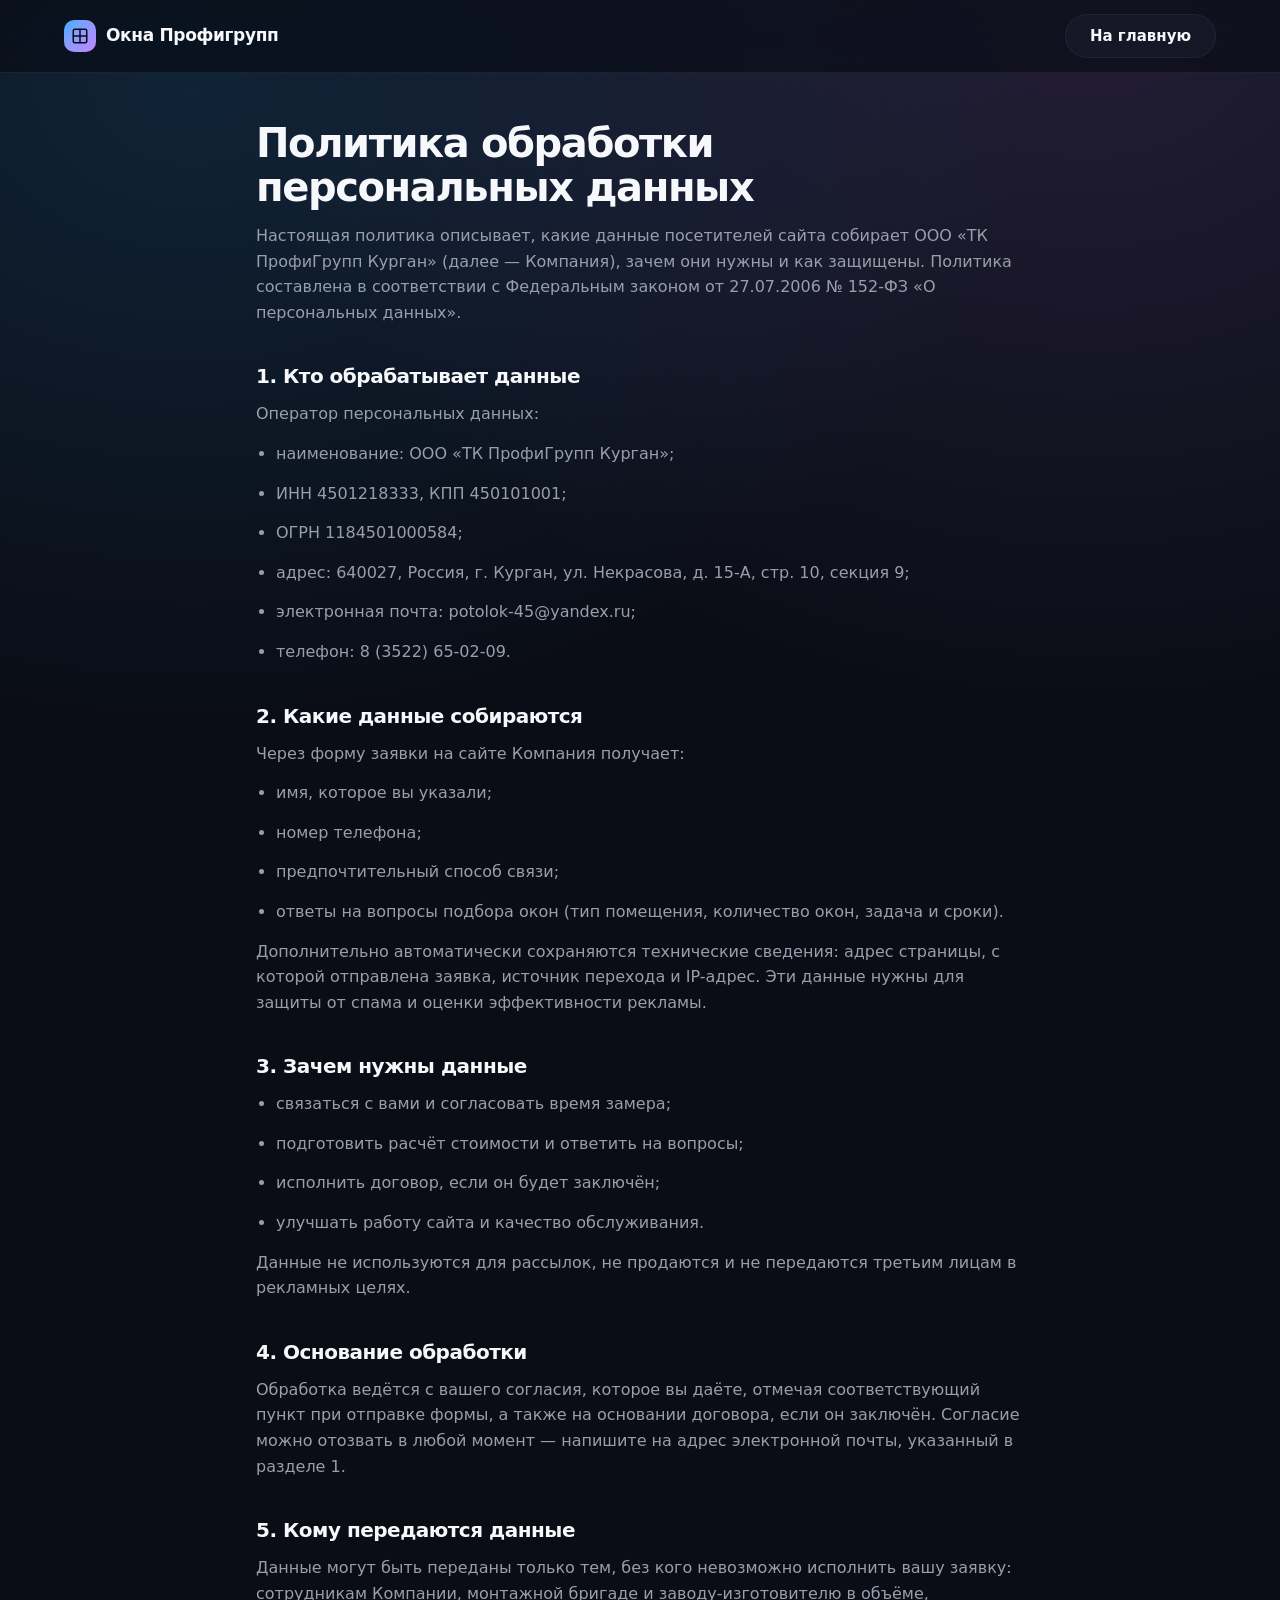
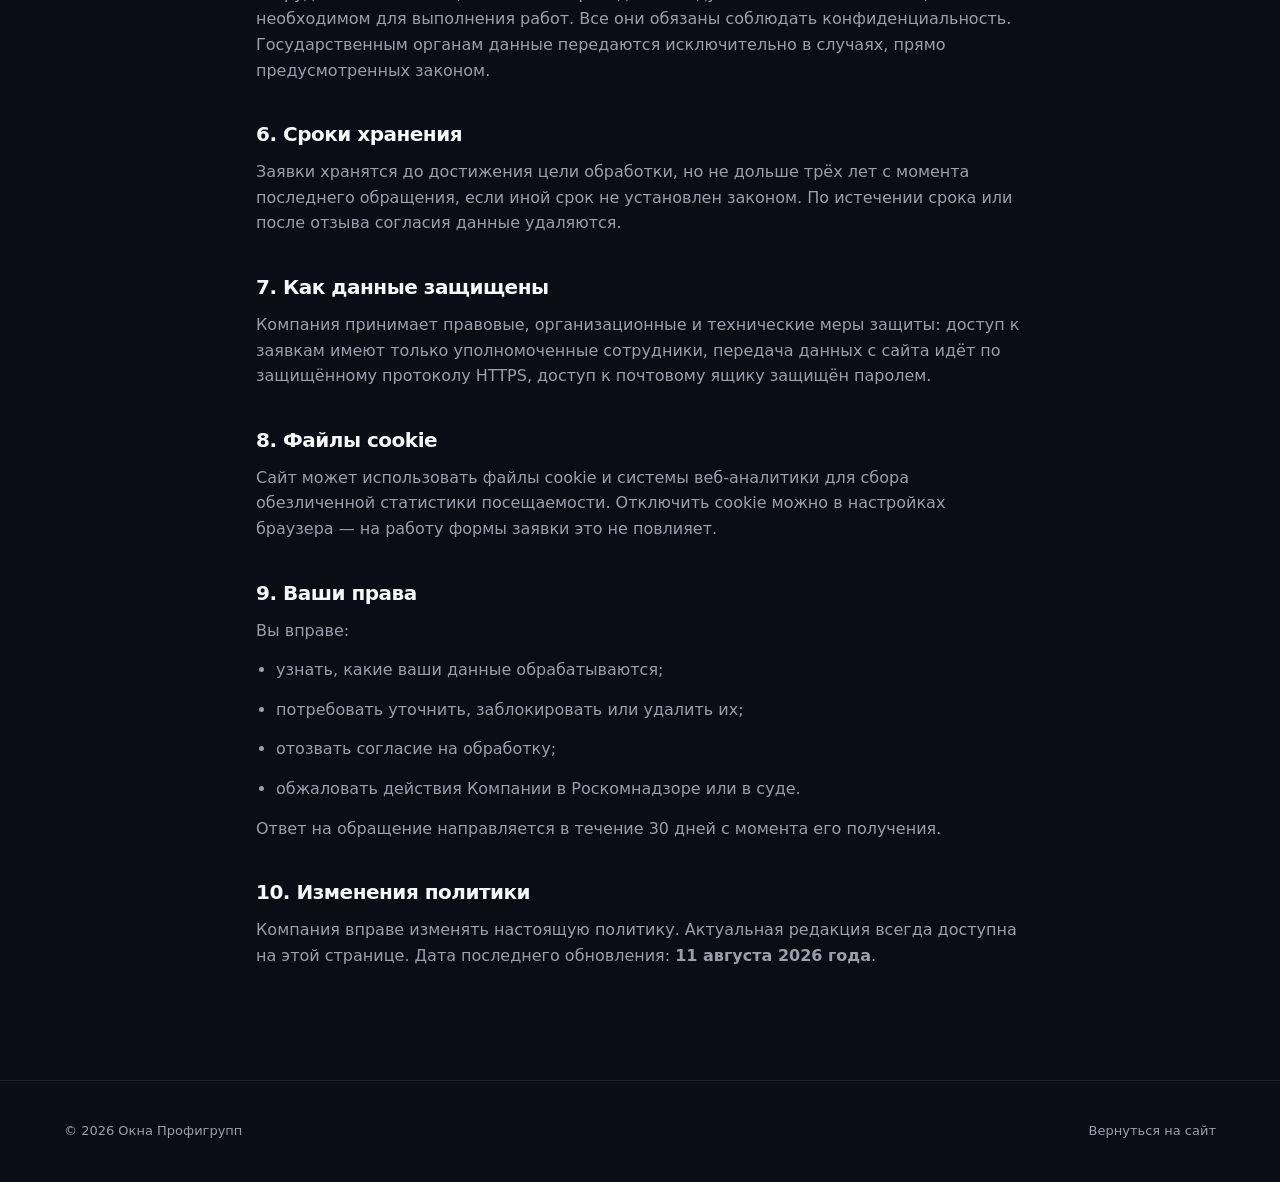
==== commit b86f2bd3: "Способы связи: МАКС вместо WhatsApp и Telegram, рабочая почта В форме остались три варианта: позвони" ====
--- a/privacy.html
+++ b/privacy.html
@@ -46,7 +46,7 @@
       <li>ИНН 4501218333, КПП 450101001;</li>
       <li>ОГРН 1184501000584;</li>
       <li>адрес: 640027, Россия, г. Курган, ул. Некрасова, д. 15-А, стр. 10, секция 9;</li>
-      <li>электронная почта: <a href="mailto:zakaz@okna-profigrupp.ru">zakaz@okna-profigrupp.ru</a>;</li>
+      <li>электронная почта: <a href="mailto:potolok-45@yandex.ru">potolok-45@yandex.ru</a>;</li>
       <li>телефон: <a href="tel:+73522650209">8 (3522) 65-02-09</a>.</li>
     </ul>
 
